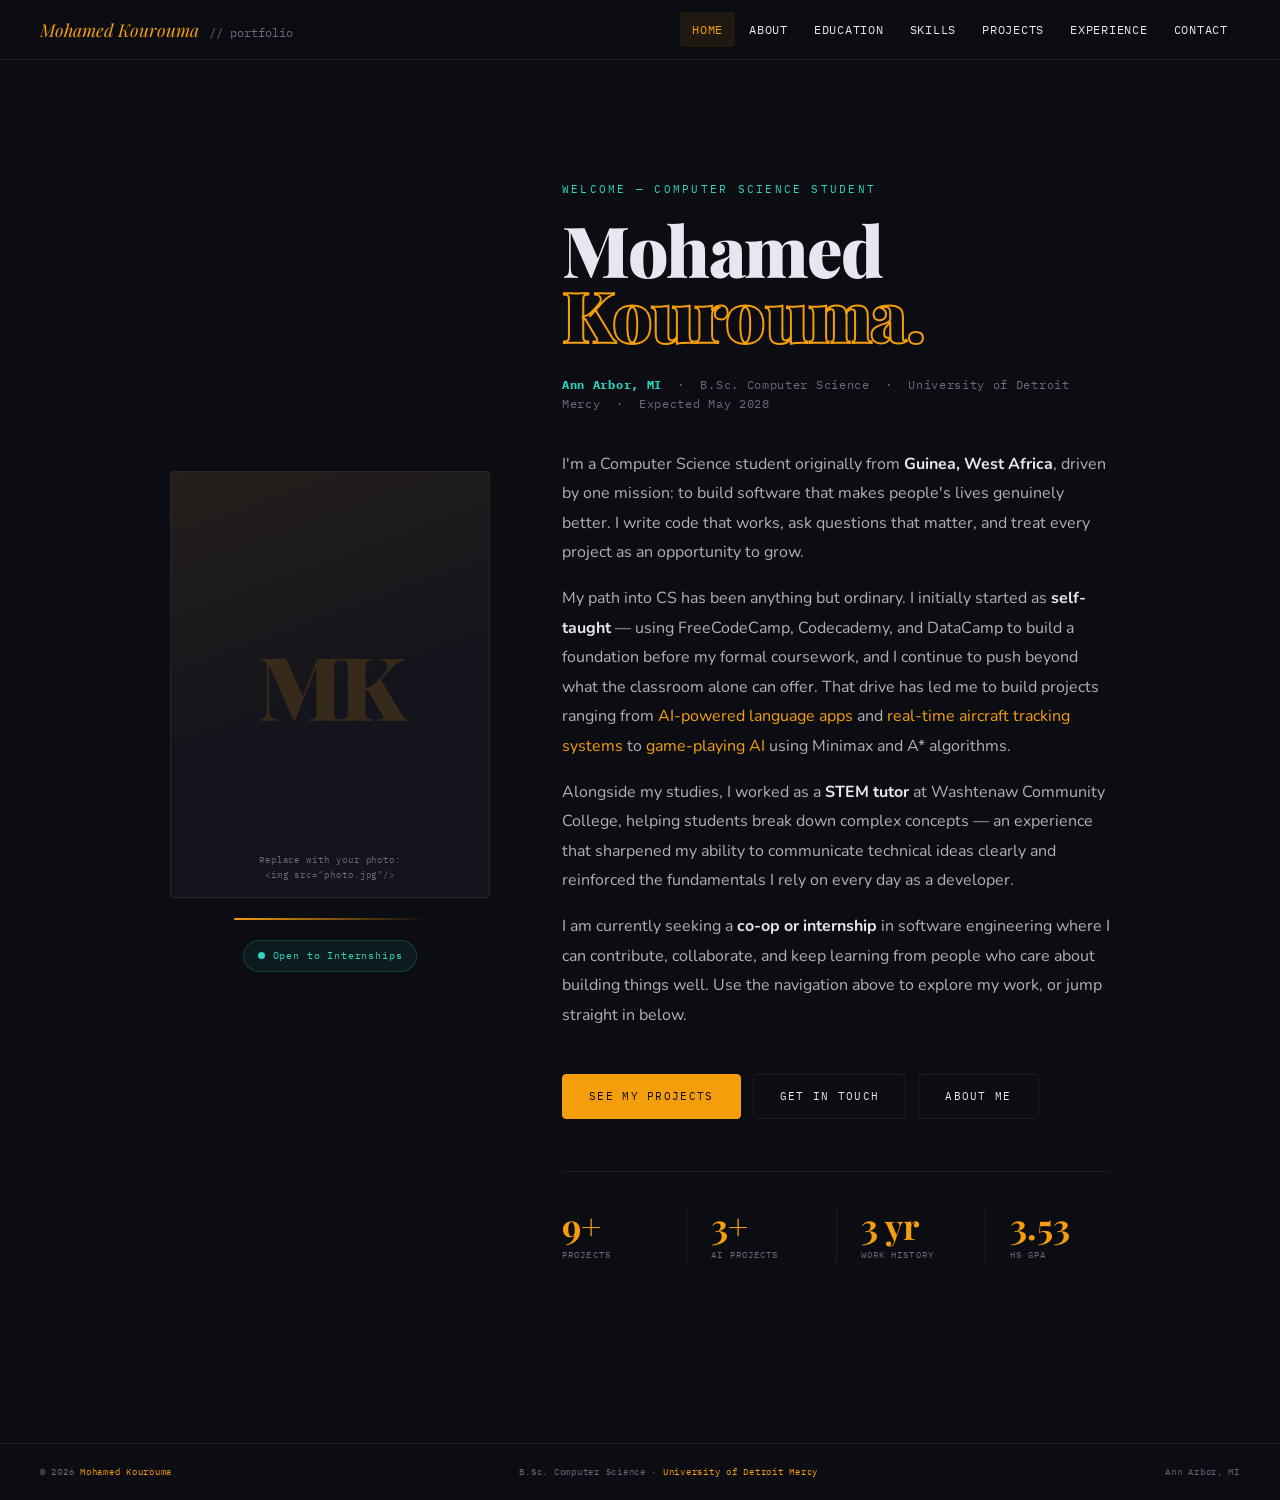
==== index.html @ 0afe2579 "Add files via upload" ====
<!DOCTYPE html>
<html lang="en">
<head>
  <meta charset="UTF-8"/>
  <meta name="viewport" content="width=device-width, initial-scale=1.0"/>
  <title>Mohamed Kourouma | Portfolio</title>
  <link href="https://fonts.googleapis.com/css2?family=Playfair+Display:ital,wght@0,400;0,700;0,900;1,400;1,700&family=IBM+Plex+Mono:wght@300;400;500&family=Nunito:wght@300;400;600;700&display=swap" rel="stylesheet"/>
  <link rel="stylesheet" href="style.css"/>
  <style>

    /* ── Hero layout: photo left, text right ── */
    .hero-layout {
      display: grid;
      grid-template-columns: 320px 1fr;
      gap: 72px;
      align-items: center;
      min-height: calc(100vh - 60px);
      padding: 60px 0 80px;
    }

    /* ── Photo column ── */
    .hero-photo-col { display: flex; flex-direction: column; align-items: center; gap: 20px; }

    .hero-photo {
      width: 100%;
      aspect-ratio: 3/4;
      background: var(--bg2);
      border: 1px solid var(--border);
      border-radius: var(--r);
      position: relative; overflow: hidden;
      display: flex; flex-direction: column;
      align-items: center; justify-content: center;
    }
    .hero-photo::before {
      content: '';
      position: absolute; inset: 0;
      background: linear-gradient(160deg, rgba(245,158,11,.08) 0%, transparent 55%);
    }
    /* ↓ When you have a real photo, replace everything inside .hero-photo
         with: <img src="photo.jpg" style="width:100%;height:100%;object-fit:cover;border-radius:4px"/> */
    .hero-photo .initials {
      font-family: var(--serif); font-size: 5.5rem; font-weight: 900;
      color: rgba(245,158,11,.15); letter-spacing: -.04em; z-index: 1;
    }
    .hero-photo .photo-hint {
      position: absolute; bottom: 14px;
      font-family: var(--mono); font-size: .58rem;
      color: var(--muted); letter-spacing: .1em;
      text-align: center; line-height: 1.6; z-index: 1;
    }

    /* decorative accent line under photo */
    .hero-photo-col .accent-line {
      width: 60%; height: 2px;
      background: linear-gradient(to right, var(--amber), transparent);
      border-radius: 2px;
    }

    /* status badge */
    .status-badge {
      display: flex; align-items: center; gap: 8px;
      font-family: var(--mono); font-size: .65rem;
      color: var(--teal); letter-spacing: .08em;
      background: rgba(45,212,191,.07);
      border: 1px solid rgba(45,212,191,.2);
      padding: 6px 14px; border-radius: 20px;
    }
    .status-dot {
      width: 7px; height: 7px; border-radius: 50%;
      background: var(--teal); animation: pulse 1.8s ease infinite;
    }
    @keyframes pulse {
      0%,100% { opacity:1; transform:scale(1); }
      50%      { opacity:.5; transform:scale(.8); }
    }

    /* ── Text column ── */
    .hero-text-col { display: flex; flex-direction: column; }

    .h-eyebrow {
      font-family: var(--mono); font-size: .7rem;
      letter-spacing: .2em; color: var(--teal);
      text-transform: uppercase; margin-bottom: 18px;
    }

    .h-name {
      font-family: var(--serif);
      font-size: clamp(3rem, 5.5vw, 6rem);
      font-weight: 900; line-height: .92;
      letter-spacing: -.02em; margin-bottom: 28px;
    }
    .h-name .fn { color: var(--text); }
    .h-name .ln { color: transparent; -webkit-text-stroke: 2px var(--amber); display: block; }

    .h-origin {
      font-family: var(--mono); font-size: .72rem;
      color: var(--muted); letter-spacing: .06em;
      margin-bottom: 36px;
    }
    .h-origin strong { color: var(--teal); }

    /* Welcome paragraphs */
    .h-welcome { display: flex; flex-direction: column; gap: 16px; margin-bottom: 44px; }
    .h-welcome p {
      font-size: 1rem; color: rgba(232,230,240,.75);
      line-height: 1.85;
    }
    .h-welcome p strong { color: var(--text); }
    .h-welcome p em { font-style: italic; color: var(--amber); font-style: normal; }

    /* CTA buttons */
    .h-cta { display: flex; gap: 12px; flex-wrap: wrap; margin-bottom: 52px; }

    /* Stats row */
    .h-stats {
      display: flex;
      padding-top: 36px;
      border-top: 1px solid var(--border);
      flex-wrap: wrap;
      gap: 0;
    }
    .hst {
      flex: 1; min-width: 90px;
      padding-right: 24px; margin-right: 24px;
      border-right: 1px solid var(--border);
    }
    .hst:last-child { border-right: none; padding-right: 0; margin-right: 0; }
    .hst-n {
      font-family: var(--serif); font-size: 2.2rem; font-weight: 700;
      color: var(--amber); line-height: 1; margin-bottom: 4px;
    }
    .hst-l {
      font-family: var(--mono); font-size: .58rem;
      letter-spacing: .12em; text-transform: uppercase; color: var(--muted);
    }

    /* ── Responsive ── */
    @media (max-width: 860px) {
      .hero-layout {
        grid-template-columns: 1fr;
        gap: 40px;
        padding: 40px 0 80px;
      }
      .hero-photo-col {
        flex-direction: row;
        align-items: flex-start;
        gap: 24px;
      }
      .hero-photo { width: 140px; aspect-ratio: 1; flex-shrink: 0; }
      .hero-photo .initials { font-size: 3rem; }
      .accent-line { display: none; }
    }
    @media (max-width: 480px) {
      .h-name { font-size: 3rem; }
      .hero-photo-col { flex-direction: column; align-items: center; }
      .hero-photo { width: 180px; }
    }
  </style>
</head>
<body>

  <!-- NAV -->
  <nav id="topnav">
    <a class="nav-logo" href="index.html">Mohamed Kourouma <span>// portfolio</span></a>
    <ul class="nav-links">
      <li><a href="index.html" class="active">Home</a></li>
      <li><a href="about.html">About</a></li>
      <li><a href="education.html">Education</a></li>
      <li><a href="skills.html">Skills</a></li>
      <li><a href="projects.html">Projects</a></li>
      <li><a href="experience.html">Experience</a></li>
      <li><a href="contact.html">Contact</a></li>
    </ul>
    <div id="hamburger" onclick="toggleMenu()">
      <span></span><span></span><span></span>
    </div>
  </nav>

  <!-- Mobile menu -->
  <div class="mobile-menu" id="mobileMenu">
    <a href="index.html" class="active">Home</a>
    <a href="about.html">About</a>
    <a href="education.html">Education</a>
    <a href="skills.html">Skills</a>
    <a href="projects.html">Projects</a>
    <a href="experience.html">Experience</a>
    <a href="contact.html">Contact</a>
  </div>

  <!-- CONTENT -->
  <div class="page-content">
    <div class="page-wrap">
      <div class="hero-layout">

        <!-- LEFT: Photo -->
        <div class="hero-photo-col">
          <div class="hero-photo">
            <span class="initials">MK</span>
            <span class="photo-hint">
              Replace with your photo:<br/>
              &lt;img src="photo.jpg"/&gt;
            </span>
          </div>
          <div class="accent-line"></div>
          <div class="status-badge">
            <div class="status-dot"></div>
            Open to Internships
          </div>
        </div>

        <!-- RIGHT: Text -->
        <div class="hero-text-col">

          <div class="h-eyebrow">Welcome — Computer Science Student</div>

          <h1 class="h-name">
            <span class="fn">Mohamed</span>
            <span class="ln">Kourouma.</span>
          </h1>

          <div class="h-origin">
            <strong>Ann Arbor, MI</strong> &nbsp;·&nbsp;
            B.Sc. Computer Science &nbsp;·&nbsp;
            University of Detroit Mercy &nbsp;·&nbsp;
            Expected May 2028
          </div>

          <div class="h-welcome">
            <p>
              I'm a Computer Science student originally from
              <strong>Guinea, West Africa</strong>, driven by one mission:
              to build software that makes people's lives genuinely better.
              I write code that works, ask questions that matter, and treat
              every project as an opportunity to grow.
            </p>
            <p>
              My path into CS has been anything but ordinary. I initially
              started as <strong>self-taught</strong> — using FreeCodeCamp, Codecademy,
              and DataCamp to build a foundation before my formal coursework, and I
              continue to push beyond what the classroom alone can offer. That drive
              has led me to build projects ranging from <em>AI-powered language apps</em>
              and <em>real-time aircraft tracking systems</em> to
              <em>game-playing AI</em> using Minimax and A* algorithms.
            </p>
            <p>
              Alongside my studies, I worked as a
              <strong>STEM tutor</strong> at Washtenaw Community College,
              helping students break down complex concepts — an experience that
              sharpened my ability to communicate technical ideas clearly and
              reinforced the fundamentals I rely on every day as a developer.
            </p>
            <p>
              I am currently seeking a <strong>co-op or internship</strong> in
              software engineering where I can contribute, collaborate, and
              keep learning from people who care about building things well.
              Use the navigation above to explore my work, or jump straight in below.
            </p>
          </div>

          <div class="h-cta">
            <a href="projects.html" class="btn btn-amber">See My Projects</a>
            <a href="contact.html"  class="btn btn-outline">Get in Touch</a>
            <a href="about.html"    class="btn btn-outline">About Me</a>
          </div>

          <div class="h-stats">
            <div class="hst"><div class="hst-n">9+</div><div class="hst-l">Projects</div></div>
            <div class="hst"><div class="hst-n">3+</div><div class="hst-l">AI Projects</div></div>
            <div class="hst"><div class="hst-n">3 yr</div><div class="hst-l">Work History</div></div>
            <div class="hst"><div class="hst-n">3.53</div><div class="hst-l">HS GPA</div></div>
          </div>

        </div>
      </div>
    </div>
  </div>

  <footer id="footer">
    <span>© 2026 <em>Mohamed Kourouma</em></span>
    <span>B.Sc. Computer Science · <em>University of Detroit Mercy</em></span>
    <span>Ann Arbor, MI</span>
  </footer>

  <script>
    let menuOpen = false;
    function toggleMenu() {
      menuOpen = !menuOpen;
      document.getElementById('mobileMenu').style.display = menuOpen ? 'flex' : 'none';
    }
  </script>
</body>
</html>
---- style.css ----
/* =============================================
   style.css — Shared styles for all pages
   Mohamed Kourouma Portfolio
============================================= */

/* ── Variables & Reset ── */
*, *::before, *::after { box-sizing: border-box; margin: 0; padding: 0; }

:root {
  --bg:      #0c0d12;
  --bg2:     #13141c;
  --bg3:     #1a1c28;
  --bg4:     #22253a;
  --amber:   #f59e0b;
  --amber2:  #fbbf24;
  --teal:    #2dd4bf;
  --rose:    #fb7185;
  --text:    #e8e6f0;
  --muted:   #6b6880;
  --border:  rgba(255,255,255,0.07);
  --serif:   'Playfair Display', Georgia, serif;
  --mono:    'IBM Plex Mono', monospace;
  --sans:    'Nunito', sans-serif;
  --r:       4px;
}

html { scroll-behavior: smooth; }

body {
  background: var(--bg);
  color: var(--text);
  font-family: var(--sans);
  font-size: 16px;
  line-height: 1.7;
  overflow-x: hidden;
  min-height: 100vh;
}

::-webkit-scrollbar { width: 3px; }
::-webkit-scrollbar-track { background: var(--bg); }
::-webkit-scrollbar-thumb { background: var(--amber); border-radius: 2px; }

/* dot grid background */
body::before {
  content: '';
  position: fixed; inset: 0; z-index: 0; pointer-events: none;
  background-image: radial-gradient(rgba(245,158,11,0.05) 1px, transparent 1px);
  background-size: 32px 32px;
}

/* ── TOP NAV ── */
#topnav {
  position: fixed; top: 0; left: 0; right: 0; z-index: 999;
  height: 60px;
  display: flex; align-items: center; justify-content: space-between;
  padding: 0 40px;
  background: rgba(12,13,18,0.93);
  backdrop-filter: blur(16px);
  border-bottom: 1px solid var(--border);
}

.nav-logo {
  font-family: var(--serif);
  font-size: 1.1rem;
  font-style: italic;
  color: var(--amber);
  text-decoration: none;
  white-space: nowrap;
}
.nav-logo span {
  color: var(--muted);
  font-style: normal;
  font-size: 0.75rem;
  margin-left: 6px;
  font-family: var(--mono);
}

.nav-links {
  display: flex; gap: 2px;
  list-style: none;
  flex-wrap: wrap;
  justify-content: flex-end;
}
.nav-links li a {
  display: block;
  font-family: var(--mono);
  font-size: 0.78rem;
  letter-spacing: 0.06em;
  text-transform: uppercase;
  text-decoration: none;
  color: var(--text);
  padding: 7px 12px;
  border-radius: var(--r);
  transition: color .2s, background .2s;
}
.nav-links li a:hover { color: var(--text); background: var(--bg3); }
.nav-links li a.active { color: var(--amber); background: rgba(245,158,11,0.09); }

/* hamburger */
#hamburger {
  display: none;
  flex-direction: column; gap: 5px;
  cursor: pointer; padding: 4px;
}
#hamburger span {
  display: block; width: 22px; height: 2px;
  background: var(--text); border-radius: 2px; transition: .3s;
}

.mobile-menu {
  display: none;
  position: fixed; top: 60px; left: 0; right: 0; z-index: 998;
  background: rgba(12,13,18,0.97);
  padding: 16px 24px 24px;
  border-bottom: 1px solid var(--border);
  flex-direction: column; gap: 4px;
}
.mobile-menu a {
  font-family: var(--mono); font-size: 0.75rem; letter-spacing: 0.1em;
  text-transform: uppercase; text-decoration: none; color: var(--muted);
  padding: 10px 0; border-bottom: 1px solid var(--border); transition: color .2s;
}
.mobile-menu a.active { color: var(--amber); }
.mobile-menu a:hover { color: var(--text); }

/* ── PAGE WRAPPER ── */
.page-content {
  position: relative; z-index: 1;
  padding-top: 60px;
  min-height: 100vh;
  animation: pgIn .42s ease;
}
@keyframes pgIn {
  from { opacity: 0; transform: translateY(10px); }
  to   { opacity: 1; transform: translateY(0); }
}

.page-wrap {
  max-width: 1020px;
  margin: 0 auto;
  padding: 60px 40px 100px;
}

/* ── SECTION LABELS & TITLES ── */
.pg-label {
  font-family: var(--mono);
  font-size: 0.6rem; letter-spacing: 0.22em; text-transform: uppercase;
  color: var(--amber); margin-bottom: 10px;
  display: flex; align-items: center; gap: 12px;
}
.pg-label::after {
  content: ''; height: 1px; width: 48px;
  background: var(--amber); opacity: .35;
}

.pg-title {
  font-family: var(--serif);
  font-size: clamp(2rem, 5vw, 3.8rem);
  font-weight: 900; line-height: 1.05; margin-bottom: 40px;
}
.pg-title em { font-style: italic; color: var(--amber); }

/* ── BUTTONS ── */
.btn {
  font-family: var(--mono); font-size: 0.68rem;
  letter-spacing: 0.12em; text-transform: uppercase;
  padding: 12px 26px; border: 1px solid;
  text-decoration: none; cursor: pointer;
  border-radius: var(--r); transition: all .25s; display: inline-block;
}
.btn-amber { background: var(--amber); color: var(--bg); border-color: var(--amber); }
.btn-amber:hover { background: transparent; color: var(--amber); }
.btn-outline { background: transparent; color: var(--text); border-color: var(--border); }
.btn-outline:hover { border-color: var(--amber); color: var(--amber); }

/* ── AVAILABILITY BADGE ── */
.avail {
  display: inline-flex; align-items: center; gap: 8px;
  background: rgba(45,212,191,.07); border: 1px solid rgba(45,212,191,.25);
  color: var(--teal); font-family: var(--mono); font-size: 0.65rem;
  padding: 7px 16px; border-radius: 20px; letter-spacing: .08em; margin-top: 16px;
}
.avail-dot {
  width: 7px; height: 7px; border-radius: 50%;
  background: var(--teal); animation: pulse 1.8s ease infinite;
}
@keyframes pulse {
  0%,100% { opacity: 1; transform: scale(1); }
  50%      { opacity: .5; transform: scale(.8); }
}

/* ── TRAIT CHIPS ── */
.chip {
  font-family: var(--mono); font-size: .62rem;
  padding: 5px 12px; border-radius: 20px; border: 1px solid; letter-spacing: .06em;
}
.ch-a { border-color: rgba(245,158,11,.4);  color: var(--amber); background: rgba(245,158,11,.05); }
.ch-t { border-color: rgba(45,212,191,.35); color: var(--teal);  background: rgba(45,212,191,.05); }
.ch-r { border-color: rgba(251,113,133,.35);color: var(--rose);  background: rgba(251,113,133,.05); }

/* ── FOOTER ── */
#footer {
  position: relative; z-index: 1;
  border-top: 1px solid var(--border);
  padding: 20px 40px;
  display: flex; justify-content: space-between; align-items: center;
  font-family: var(--mono); font-size: 0.58rem;
  color: var(--muted); letter-spacing: .08em;
}
#footer em { color: var(--amber); font-style: normal; }

/* ── RESPONSIVE ── */
@media (max-width: 800px) {
  .nav-links  { display: none; }
  #hamburger  { display: flex; }
  .page-wrap  { padding: 36px 18px 80px; }
  #topnav     { padding: 0 18px; }
  #footer     { flex-direction: column; gap: 6px; text-align: center; padding: 14px 18px; }
}
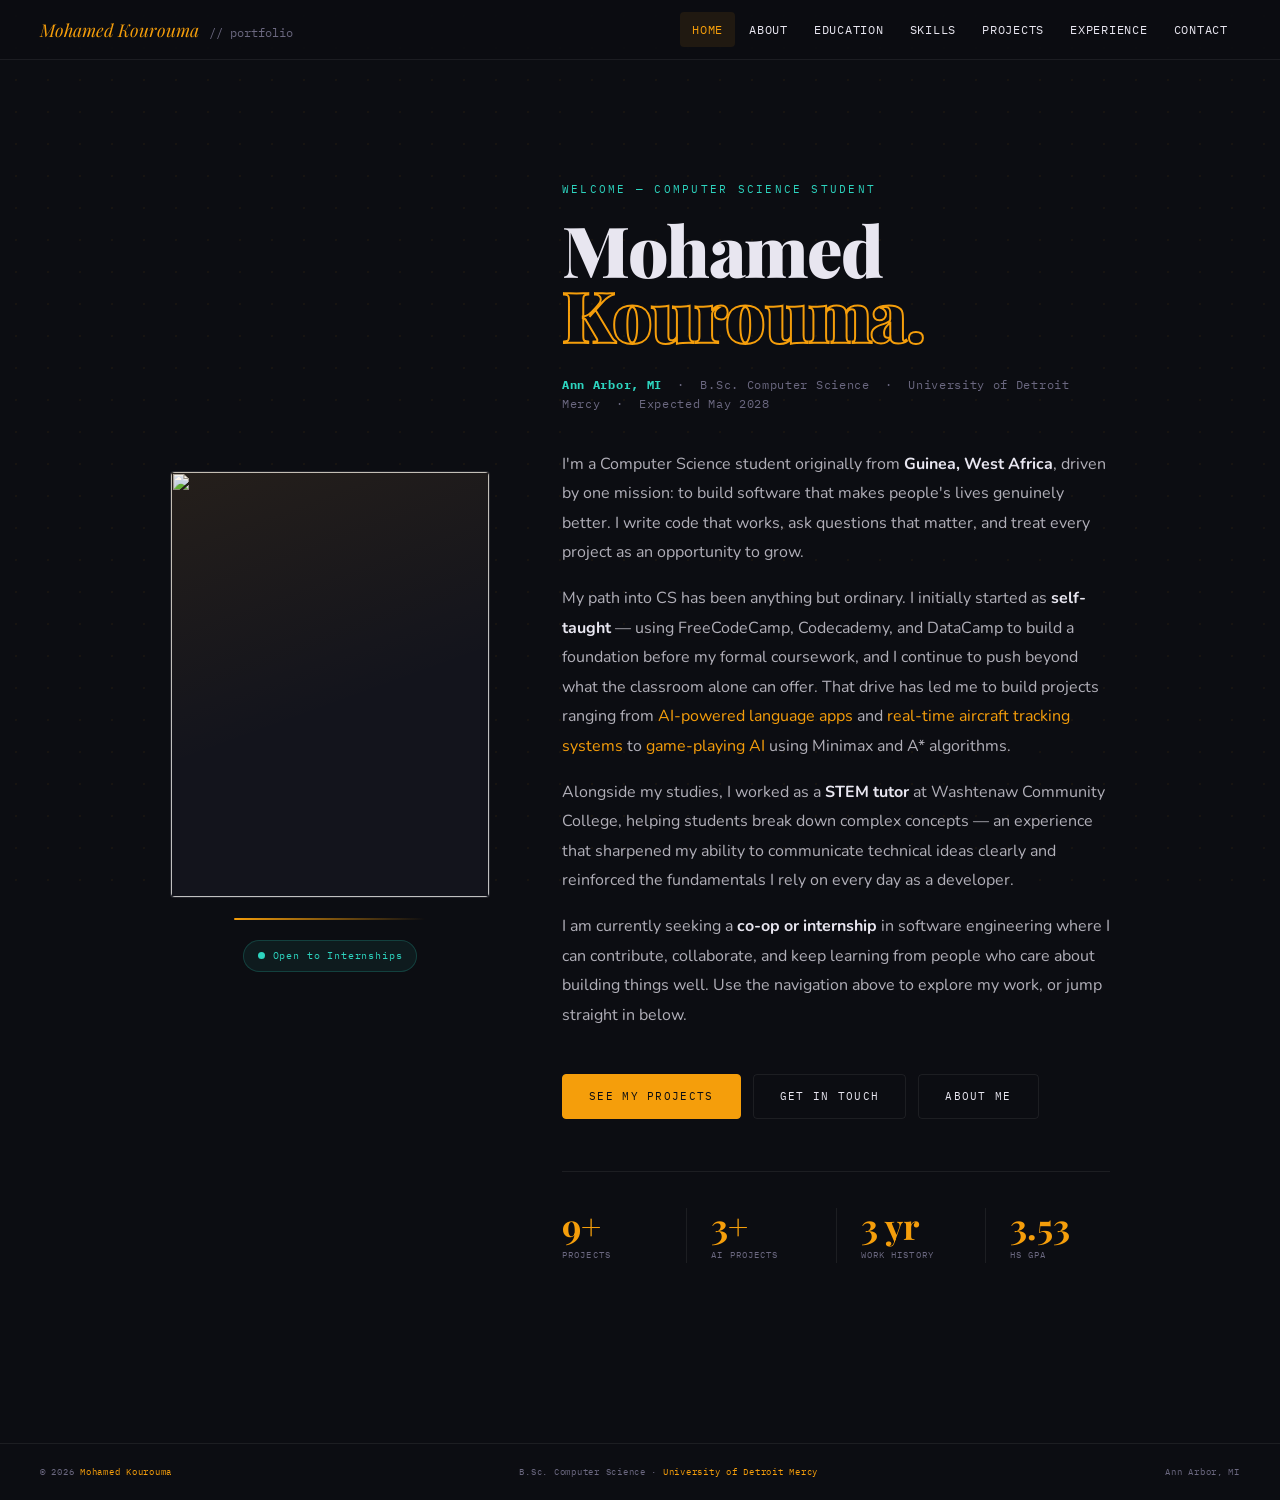
==== commit 58a29f96: "Update hero photo in index.html Replaced placeholder photo with actual image." ====
--- a/index.html
+++ b/index.html
@@ -196,11 +196,7 @@
         <!-- LEFT: Photo -->
         <div class="hero-photo-col">
           <div class="hero-photo">
-            <span class="initials">MK</span>
-            <span class="photo-hint">
-              Replace with your photo:<br/>
-              &lt;img src="photo.jpg"/&gt;
-            </span>
+            <img src="photo1.jpg" style="width:100%;height:100%;object-fit:cover;border-radius:4px"/>
           </div>
           <div class="accent-line"></div>
           <div class="status-badge">
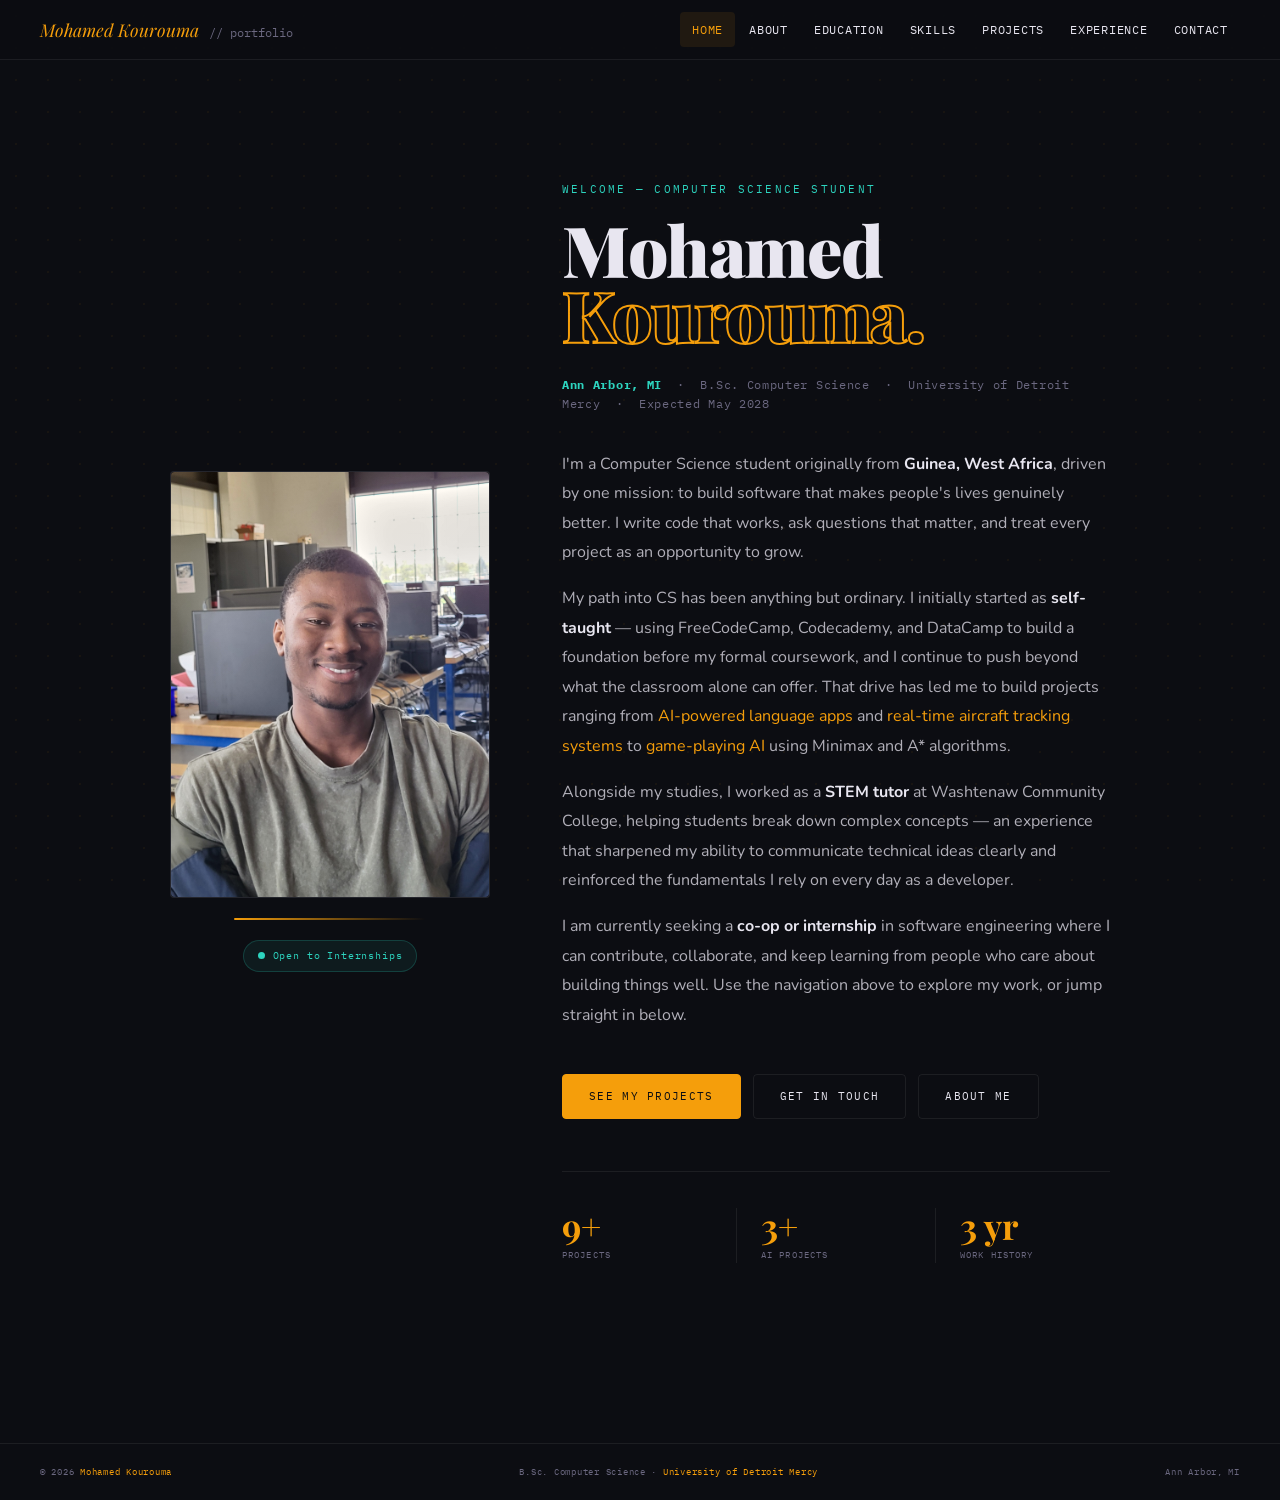
==== commit 41885a55: "Comment out HS GPA in stats section Comment out the HS GPA section in the stats." ====
--- a/index.html
+++ b/index.html
@@ -264,7 +264,8 @@
             <div class="hst"><div class="hst-n">9+</div><div class="hst-l">Projects</div></div>
             <div class="hst"><div class="hst-n">3+</div><div class="hst-l">AI Projects</div></div>
             <div class="hst"><div class="hst-n">3 yr</div><div class="hst-l">Work History</div></div>
-            <div class="hst"><div class="hst-n">3.53</div><div class="hst-l">HS GPA</div></div>
+            <!-- <div class="hst"><div class="hst-n">3.53</div><div class="hst-l">HS GPA</div></div> -->
+            
           </div>
 
         </div>
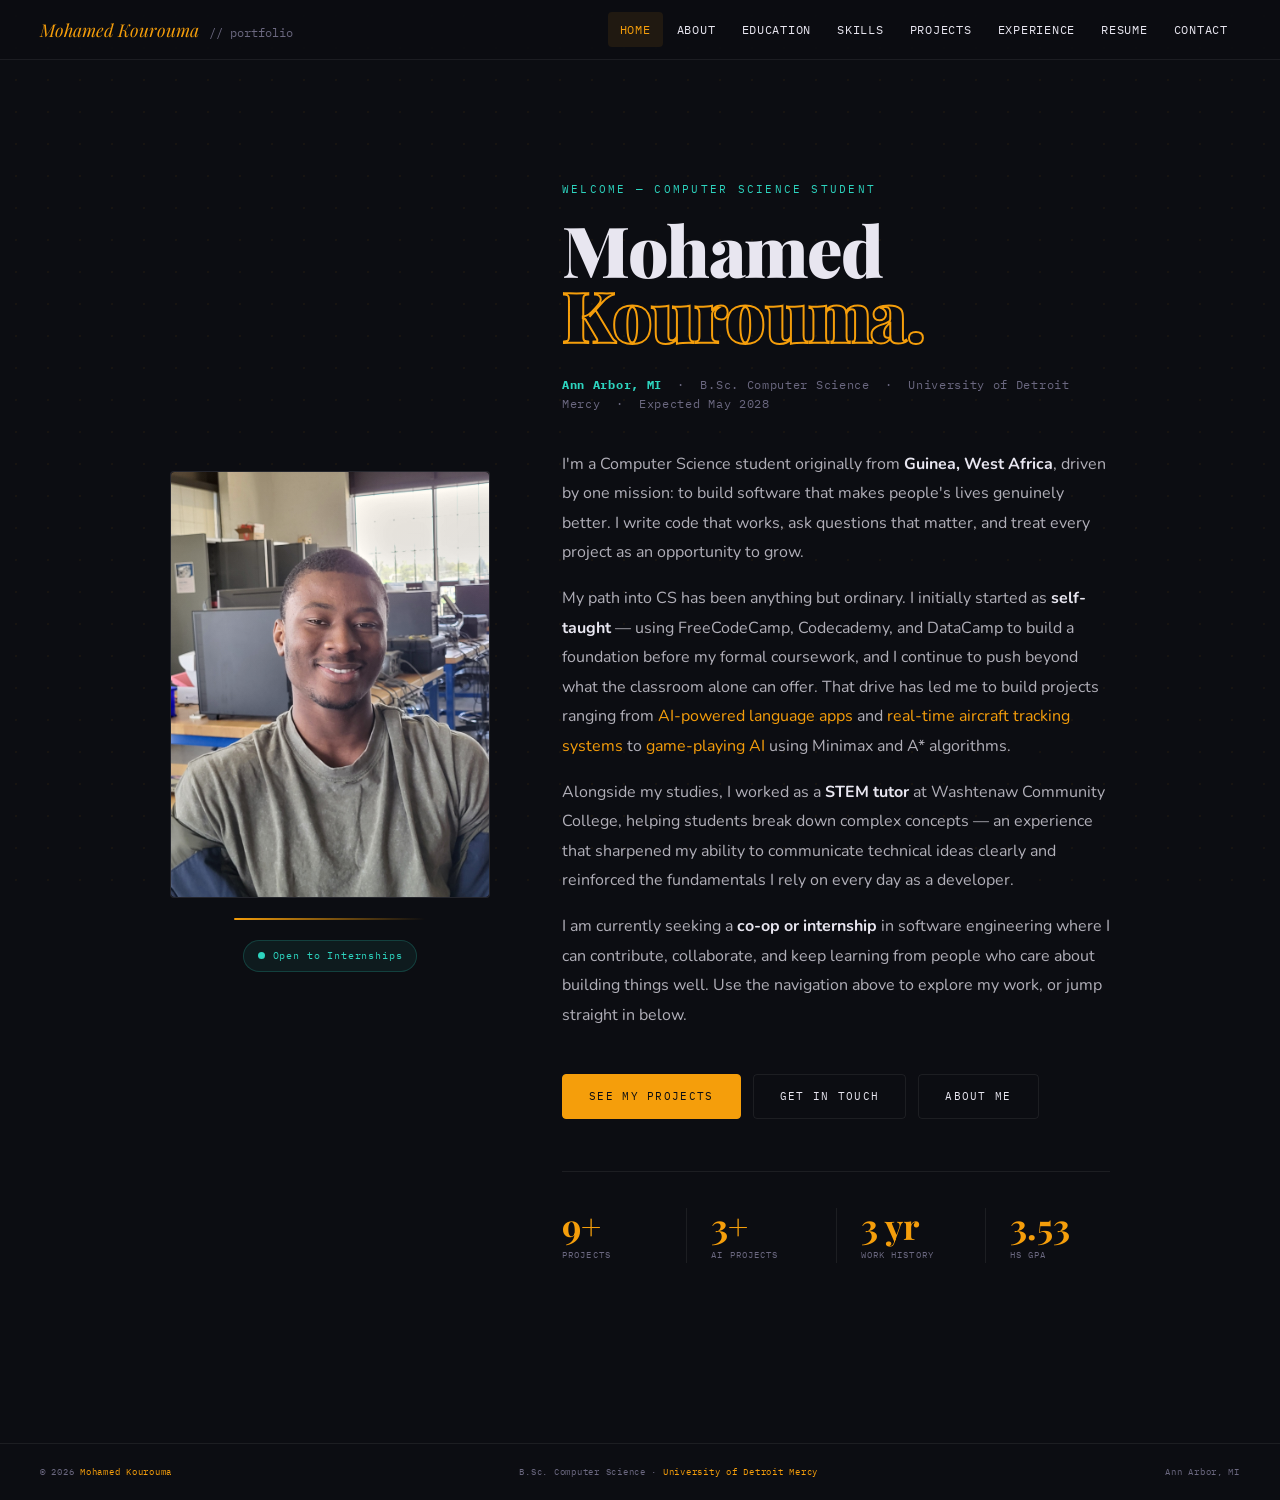
==== commit 528c39d6: "Update all pages" ====
--- a/index.html
+++ b/index.html
@@ -170,6 +170,7 @@
       <li><a href="skills.html">Skills</a></li>
       <li><a href="projects.html">Projects</a></li>
       <li><a href="experience.html">Experience</a></li>
+      <li><a href="resume.html">Resume</a></li>
       <li><a href="contact.html">Contact</a></li>
     </ul>
     <div id="hamburger" onclick="toggleMenu()">
@@ -185,6 +186,7 @@
     <a href="skills.html">Skills</a>
     <a href="projects.html">Projects</a>
     <a href="experience.html">Experience</a>
+    <a href="resume.html">Resume</a>
     <a href="contact.html">Contact</a>
   </div>
 
@@ -264,8 +266,7 @@
             <div class="hst"><div class="hst-n">9+</div><div class="hst-l">Projects</div></div>
             <div class="hst"><div class="hst-n">3+</div><div class="hst-l">AI Projects</div></div>
             <div class="hst"><div class="hst-n">3 yr</div><div class="hst-l">Work History</div></div>
-            <!-- <div class="hst"><div class="hst-n">3.53</div><div class="hst-l">HS GPA</div></div> -->
-            
+            <div class="hst"><div class="hst-n">3.53</div><div class="hst-l">HS GPA</div></div>
           </div>
 
         </div>
